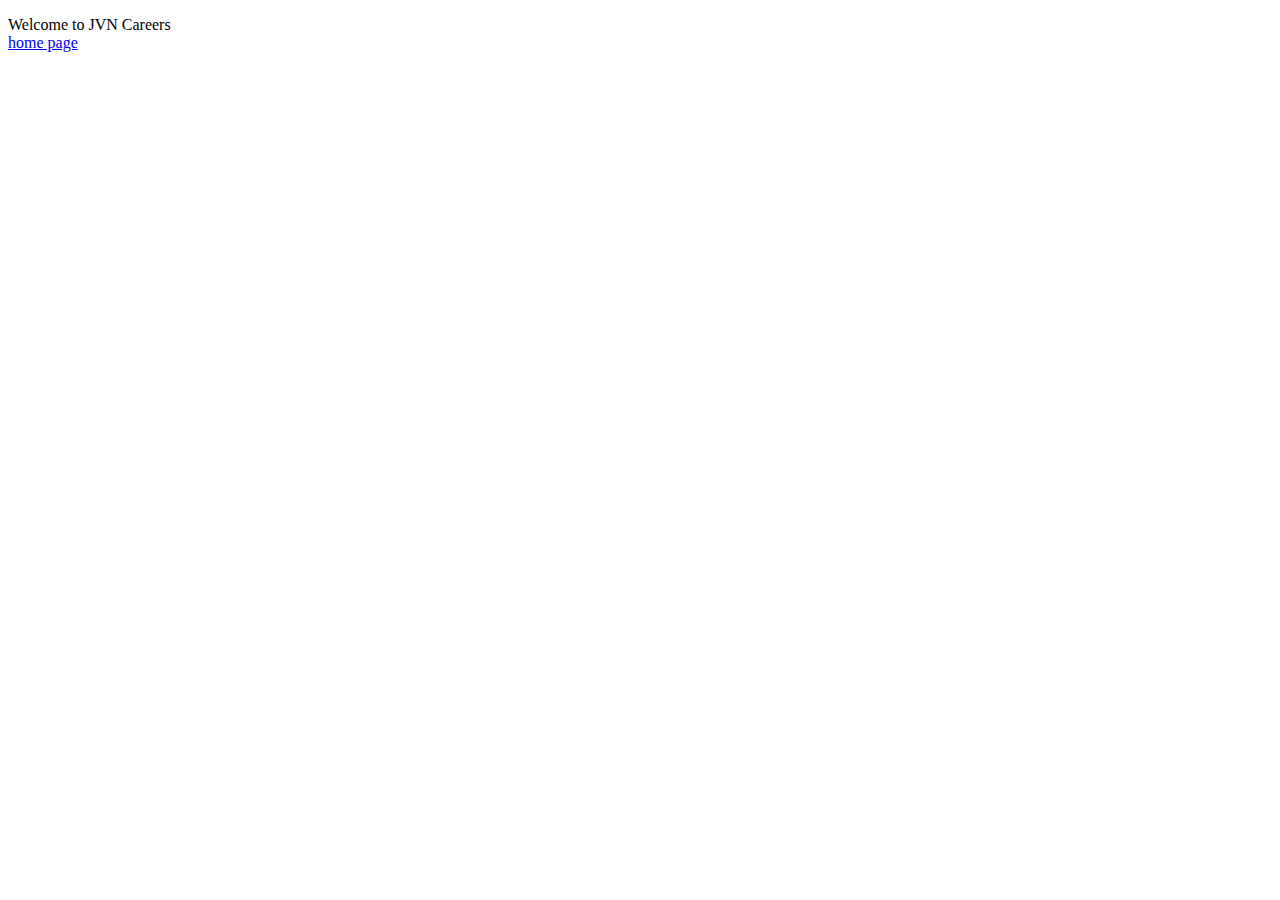
==== templates/index.html @ 6ba4e569 "home and index page" ====
<!DOCTYPE html>
<html>
    <head>
        <title>JVN Careers</title>
    </head>
    <body>
        <p>
            Welcome to JVN Careers
            <br>
            <a href="/home">home page</a>
        </p>
    </body>
</html>
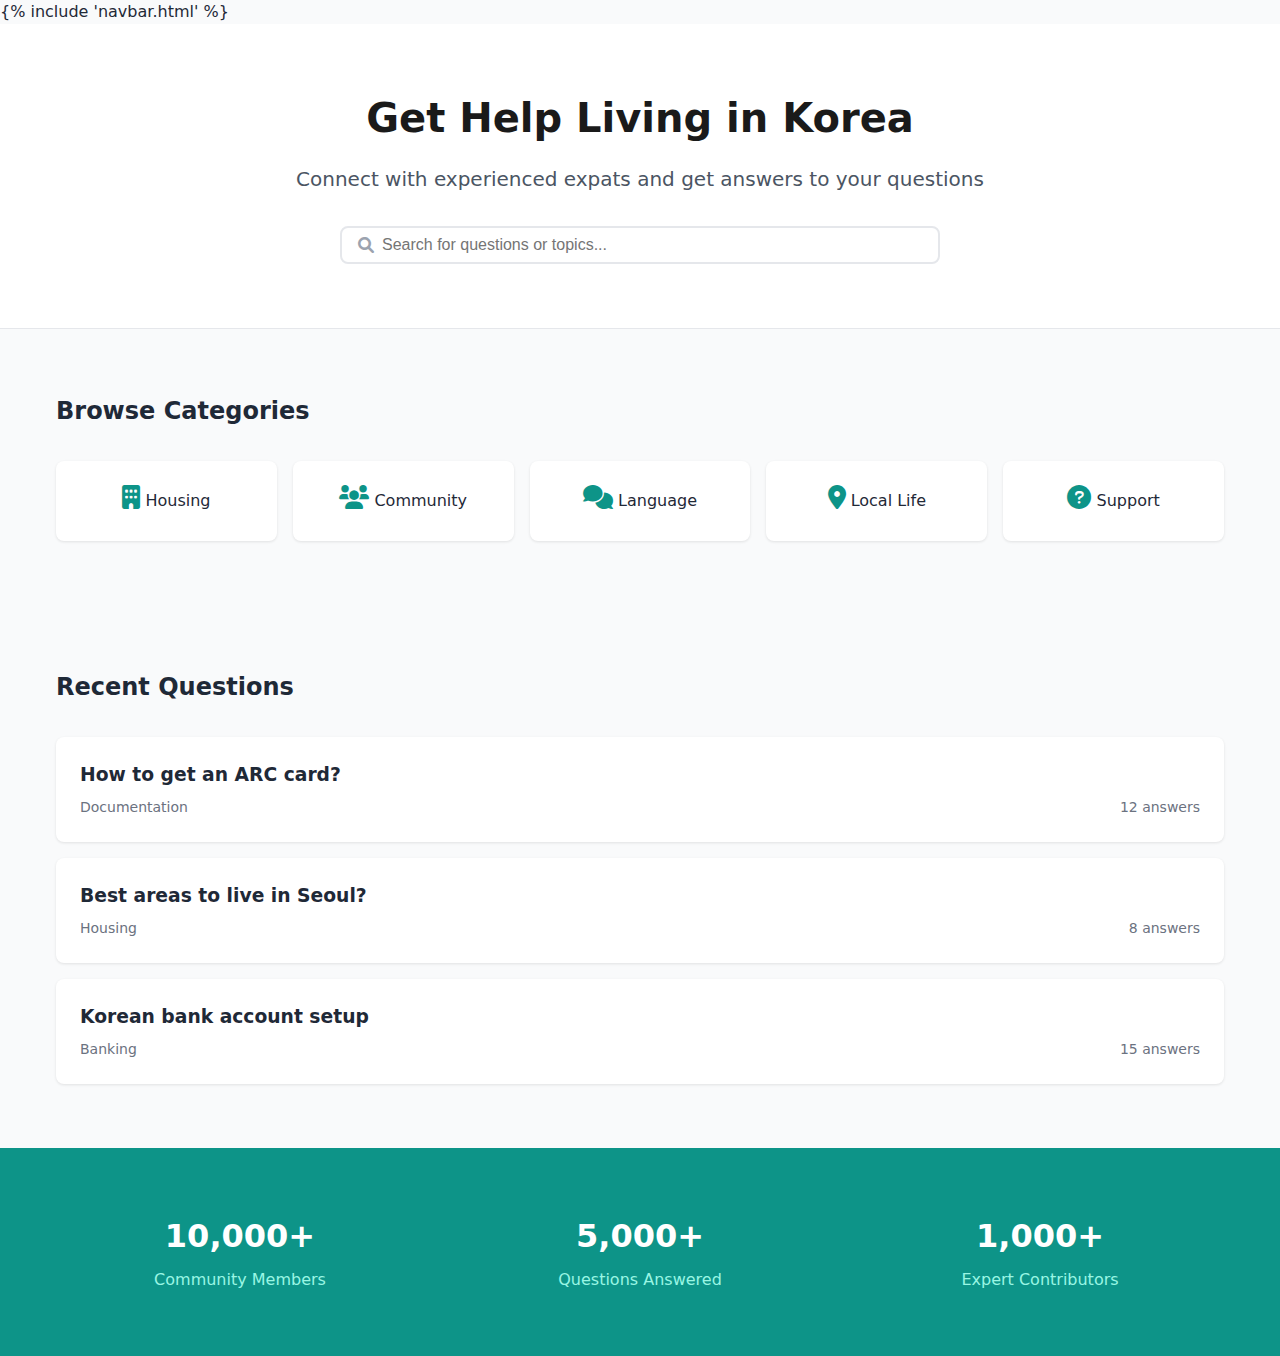
==== commit c1afddd5: "change from adinco.html to index.html and home redirection and rendering" ====
--- a/templates/index.html
+++ b/templates/index.html
@@ -1,13 +1,106 @@
 <!DOCTYPE html>
-<html>
-    <head>
-        <title>JVN Careers</title>
-    </head>
-    <body>
-        <p>
-            Welcome to JVN Careers
-            <br>
-            <a href="/home">home page</a>
-        </p>
-    </body>
+<html lang="en">
+<head>
+    <meta charset="UTF-8">
+    <meta name="viewport" content="width=device-width, initial-scale=1.0">
+    <title>AidKo - Get Help Living in Korea</title>
+    <link rel="stylesheet" href="/static/adinco_styles.css">
+    <!-- Font Awesome for icons -->
+    <link rel="stylesheet" href="https://cdnjs.cloudflare.com/ajax/libs/font-awesome/6.0.0/css/all.min.css">
+</head>
+<body>
+    <!-- Navigation -->
+    {% include 'navbar.html' %}
+
+    <!-- Hero Section -->
+    <section class="hero">
+        <div class="container">
+            <h1>Get Help Living in Korea</h1>
+            <p class="hero-text">Connect with experienced expats and get answers to your questions</p>
+            <div class="search-container">
+                <i class="fas fa-search"></i>
+                <input type="text" placeholder="Search for questions or topics...">
+            </div>
+        </div>
+    </section>
+
+    <!-- Categories -->
+    <section class="categories">
+        <div class="container">
+            <h2>Browse Categories</h2>
+            <div class="category-grid">
+                <div class="category-card">
+                    <i class="fas fa-building"></i>
+                    <span>Housing</span>
+                </div>
+                <div class="category-card">
+                    <i class="fas fa-users"></i>
+                    <span>Community</span>
+                </div>
+                <div class="category-card">
+                    <i class="fas fa-comments"></i>
+                    <span>Language</span>
+                </div>
+                <div class="category-card">
+                    <i class="fas fa-map-marker-alt"></i>
+                    <span>Local Life</span>
+                </div>
+                <div class="category-card">
+                    <i class="fas fa-question-circle"></i>
+                    <span>Support</span>
+                </div>
+            </div>
+        </div>
+    </section>
+
+    <!-- Recent Questions -->
+    <section class="recent-questions">
+        <div class="container">
+            <h2>Recent Questions</h2>
+            <div class="questions-grid">
+                <div class="question-card">
+                    <h3>How to get an ARC card?</h3>
+                    <div class="question-meta">
+                        <span class="category">Documentation</span>
+                        <span class="answers">12 answers</span>
+                    </div>
+                </div>
+                <div class="question-card">
+                    <h3>Best areas to live in Seoul?</h3>
+                    <div class="question-meta">
+                        <span class="category">Housing</span>
+                        <span class="answers">8 answers</span>
+                    </div>
+                </div>
+                <div class="question-card">
+                    <h3>Korean bank account setup</h3>
+                    <div class="question-meta">
+                        <span class="category">Banking</span>
+                        <span class="answers">15 answers</span>
+                    </div>
+                </div>
+            </div>
+        </div>
+    </section>
+
+    <!-- Community Stats -->
+    <section class="community-stats">
+        <div class="container">
+            <div class="stats-grid">
+                <div class="stat-card">
+                    <div class="stat-number">10,000+</div>
+                    <div class="stat-label">Community Members</div>
+                </div>
+                <div class="stat-card">
+                    <div class="stat-number">5,000+</div>
+                    <div class="stat-label">Questions Answered</div>
+                </div>
+                <div class="stat-card">
+                    <div class="stat-number">1,000+</div>
+                    <div class="stat-label">Expert Contributors</div>
+                </div>
+            </div>
+        </div>
+    </section>
+</body>
 </html>--- a/static/adinco_styles.css
+++ b/static/adinco_styles.css
@@ -0,0 +1,277 @@
+@import 'navbar_styles.css';
+
+:root {
+    --primary-color: #0D9488;
+    --primary-hover: #0F766E;
+    --background-color: #F9FAFB;
+    --text-color: #1F2937;
+    --text-muted: #6B7280;
+    --border-color: #E5E7EB;
+    --success-color: #059669;
+}
+
+* {
+    margin: 0;
+    padding: 0;
+    box-sizing: border-box;
+}
+
+body {
+    font-family: -apple-system, BlinkMacSystemFont, 'Segoe UI', Roboto, system-ui, sans-serif;
+    background-color: var(--background-color);
+    color: var(--text-color);
+    line-height: 1.5;
+}
+
+.container {
+    max-width: 1200px;
+    margin: 0 auto;
+    padding: 0 1rem;
+}
+
+/* Navigation */
+.navbar {
+    background-color: white;
+    box-shadow: 0 1px 3px rgba(0, 0, 0, 0.1);
+}
+
+.nav-container {
+    display: flex;
+    justify-content: space-between;
+    align-items: center;
+    padding: 1rem 20px;
+    max-width: 1200px;
+    margin: 0 auto;
+}
+
+.nav-left {
+    display: flex;
+    align-items: center;
+    gap: 2rem;
+}
+
+.logo {
+    font-size: 1.5rem;
+    font-weight: bold;
+    color: #0d9488;
+}
+
+.nav-links {
+    display: flex;
+    gap: 1.5rem;
+}
+
+.nav-link {
+    color: #4b5563;
+    text-decoration: none;
+    transition: color 0.2s;
+}
+
+.nav-link:hover {
+    color: #1a1a1a;
+}
+
+.nav-right {
+    display: flex;
+    gap: 1rem;
+} */
+
+/* Buttons */
+.btn {
+    padding: 0.5rem 1rem;
+    border-radius: 0.5rem;
+    font-weight: 500;
+    cursor: pointer;
+    transition: all 0.2s;
+}
+
+.btn-primary {
+    background-color: #0d9488;
+    color: white;
+    border: none;
+}
+
+.btn-primary:hover {
+    background-color: #0f766e;
+}
+
+.btn-outline {
+    background-color: transparent;
+    color: #0d9488;
+    border: 1px solid #0d9488;
+}
+
+.btn-outline:hover {
+    background-color: #f0fdfa;
+}
+
+/* Hero Section */
+.hero {
+    background-color: white;
+    border-bottom: 1px solid #e5e7eb;
+    padding: 4rem 0;
+    text-align: center;
+}
+
+.hero h1 {
+    font-size: 2.5rem;
+    color: #1a1a1a;
+    margin-bottom: 1rem;
+}
+
+.hero-text {
+    font-size: 1.25rem;
+    color: #4b5563;
+    margin-bottom: 2rem;
+}
+
+.search-container {
+    max-width: 600px;
+    margin: 0 auto;
+    display: flex;
+    align-items: center;
+    border: 2px solid #e5e7eb;
+    border-radius: 0.5rem;
+    padding: 0.5rem 1rem;
+    background-color: white;
+}
+
+.search-container i {
+    color: #9ca3af;
+    margin-right: 0.5rem;
+}
+
+.search-container input {
+    width: 100%;
+    border: none;
+    outline: none;
+    font-size: 1rem;
+}
+
+/* Categories */
+.categories {
+    padding: 4rem 0;
+}
+
+.categories h2 {
+    font-size: 1.5rem;
+    margin-bottom: 2rem;
+}
+
+.category-grid {
+    display: grid;
+    grid-template-columns: repeat(auto-fit, minmax(200px, 1fr));
+    gap: 1rem;
+}
+
+.category-card {
+    background-color: white;
+    padding: 1.5rem;
+    border-radius: 0.5rem;
+    text-align: center;
+    box-shadow: 0 1px 3px rgba(0, 0, 0, 0.1);
+    transition: box-shadow 0.2s;
+    cursor: pointer;
+}
+
+.category-card:hover {
+    box-shadow: 0 4px 6px rgba(0, 0, 0, 0.1);
+}
+
+.category-card i {
+    font-size: 1.5rem;
+    color: #0d9488;
+    margin-bottom: 0.5rem;
+}
+
+/* Recent Questions */
+.recent-questions {
+    padding: 4rem 0;
+}
+
+.recent-questions h2 {
+    font-size: 1.5rem;
+    margin-bottom: 2rem;
+}
+
+.questions-grid {
+    display: grid;
+    gap: 1rem;
+}
+
+.question-card {
+    background-color: white;
+    padding: 1.5rem;
+    border-radius: 0.5rem;
+    box-shadow: 0 1px 3px rgba(0, 0, 0, 0.1);
+    transition: box-shadow 0.2s;
+}
+
+.question-card:hover {
+    box-shadow: 0 4px 6px rgba(0, 0, 0, 0.1);
+}
+
+.question-card h3 {
+    margin-bottom: 0.5rem;
+}
+
+.question-meta {
+    display: flex;
+    justify-content: space-between;
+    color: #6b7280;
+    font-size: 0.875rem;
+}
+
+/* Community Stats */
+.community-stats {
+    background-color: #0d9488;
+    color: white;
+    padding: 4rem 0;
+}
+
+.stats-grid {
+    display: grid;
+    grid-template-columns: repeat(auto-fit, minmax(200px, 1fr));
+    gap: 2rem;
+    text-align: center;
+}
+
+.stat-number {
+    font-size: 2rem;
+    font-weight: bold;
+    margin-bottom: 0.5rem;
+}
+
+.stat-label {
+    color: #99f6e4;
+}
+
+/* Responsive Design */
+@media (max-width: 768px) {
+    .nav-links {
+        display: none;
+    }
+    
+    .hero h1 {
+        font-size: 2rem;
+    }
+    
+    .category-grid {
+        grid-template-columns: repeat(2, 1fr);
+    }
+}
+
+@media (max-width: 480px) {
+    .nav-right {
+        gap: 0.5rem;
+    }
+    
+    .btn {
+        padding: 0.5rem;
+        font-size: 0.875rem;
+    }
+    
+    .category-grid {
+        grid-template-columns: 1fr;
+    }
+}